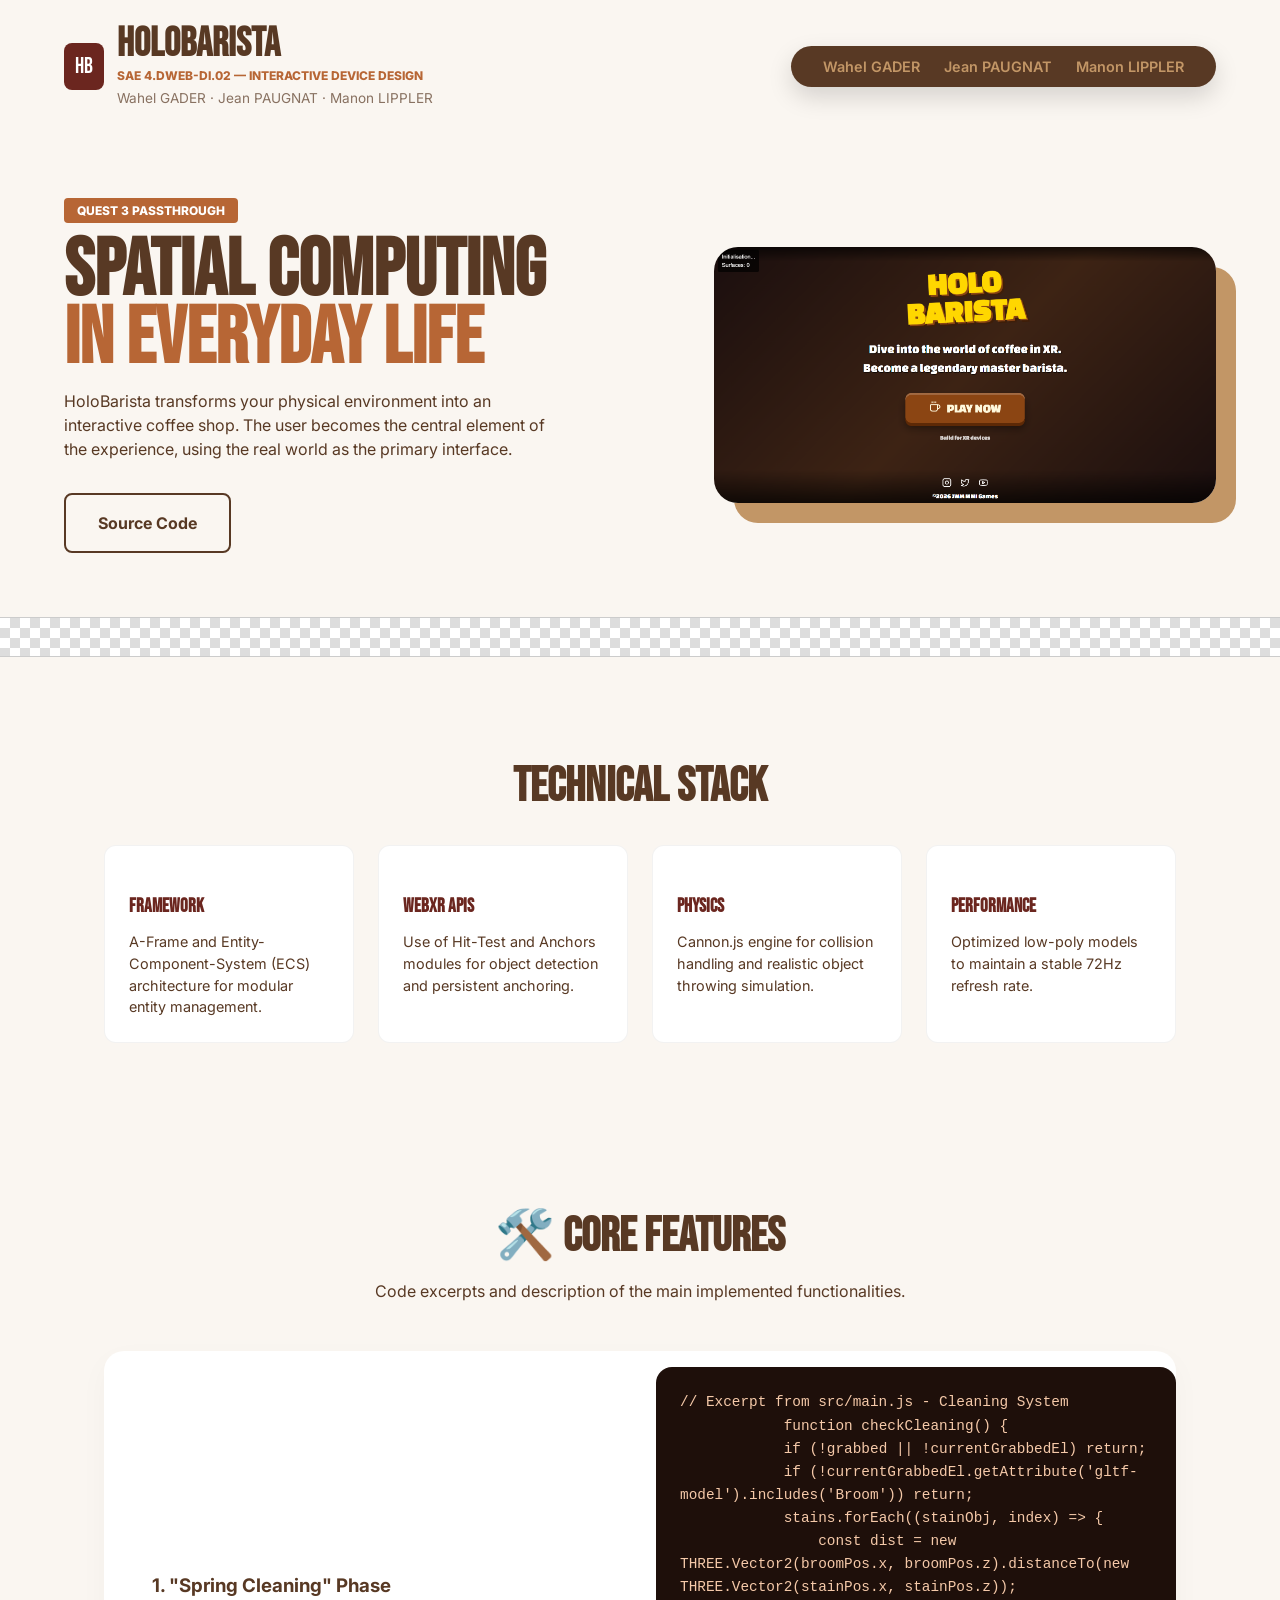
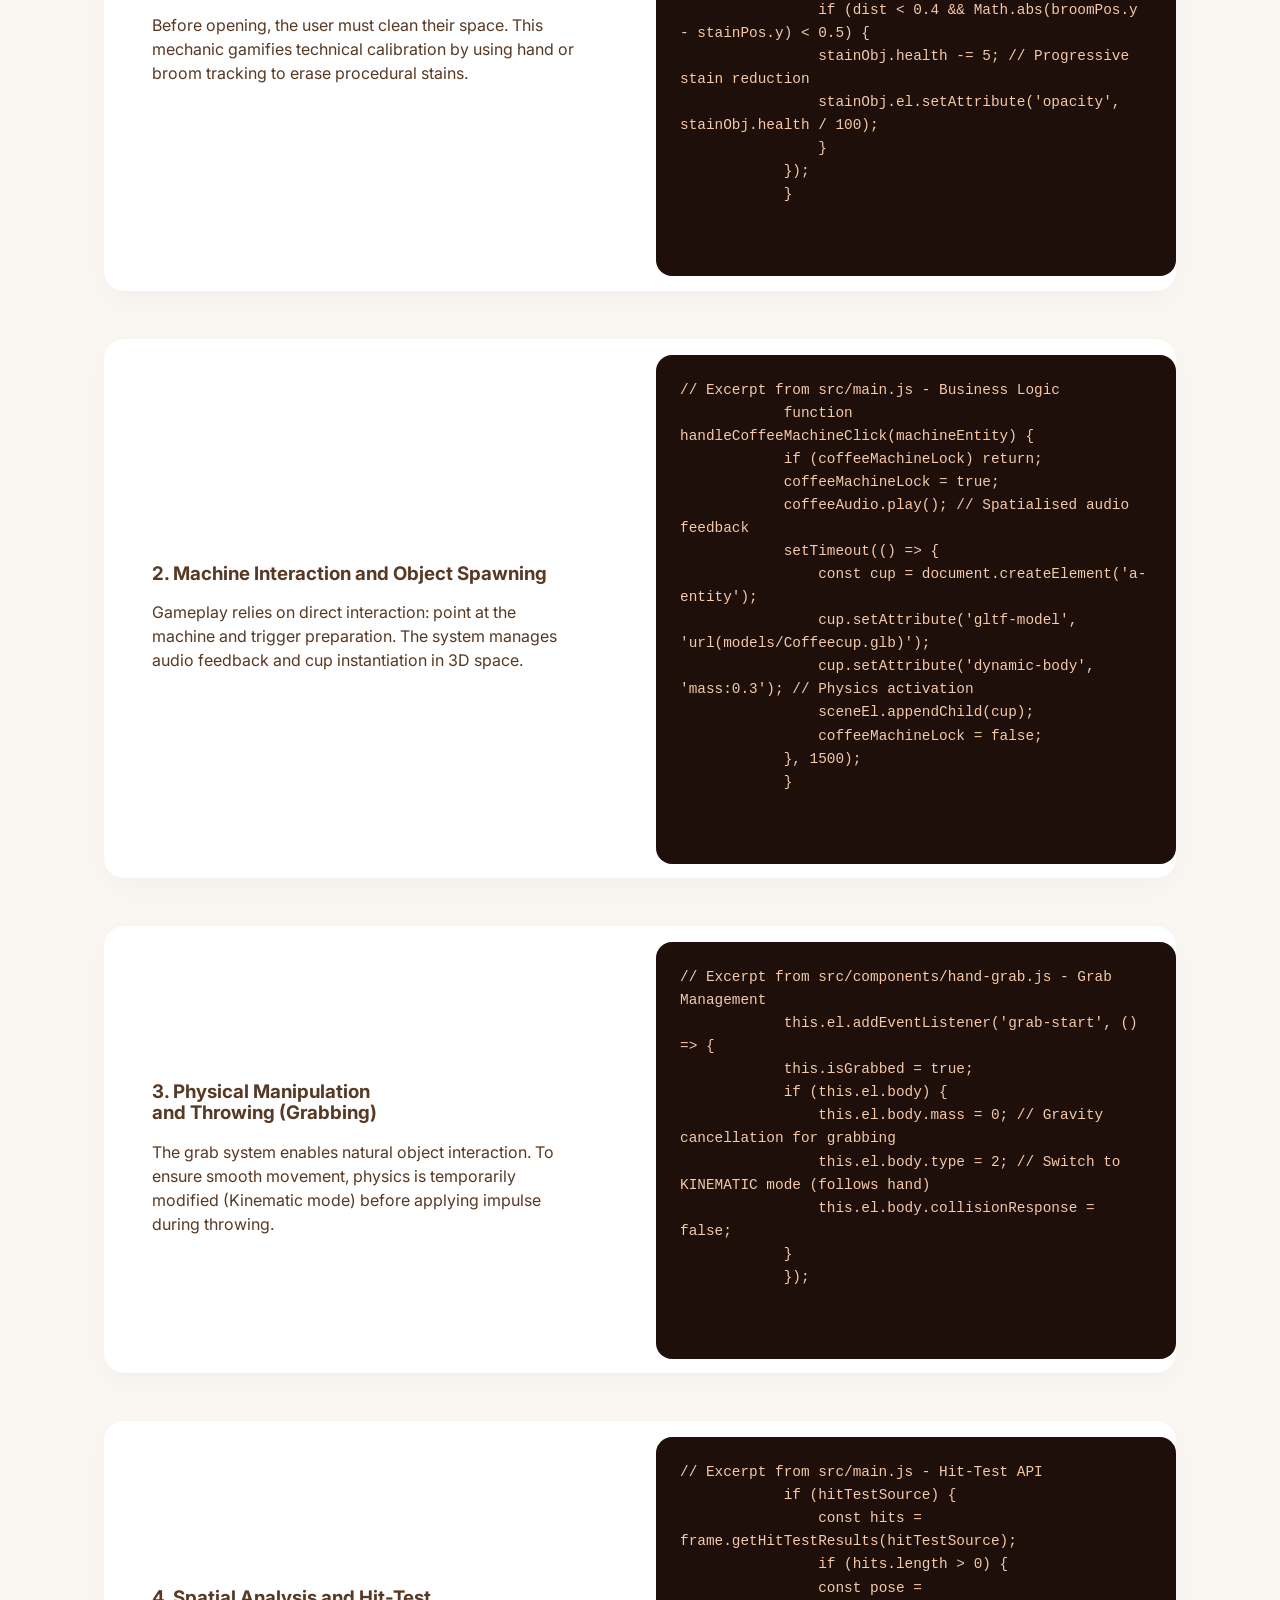
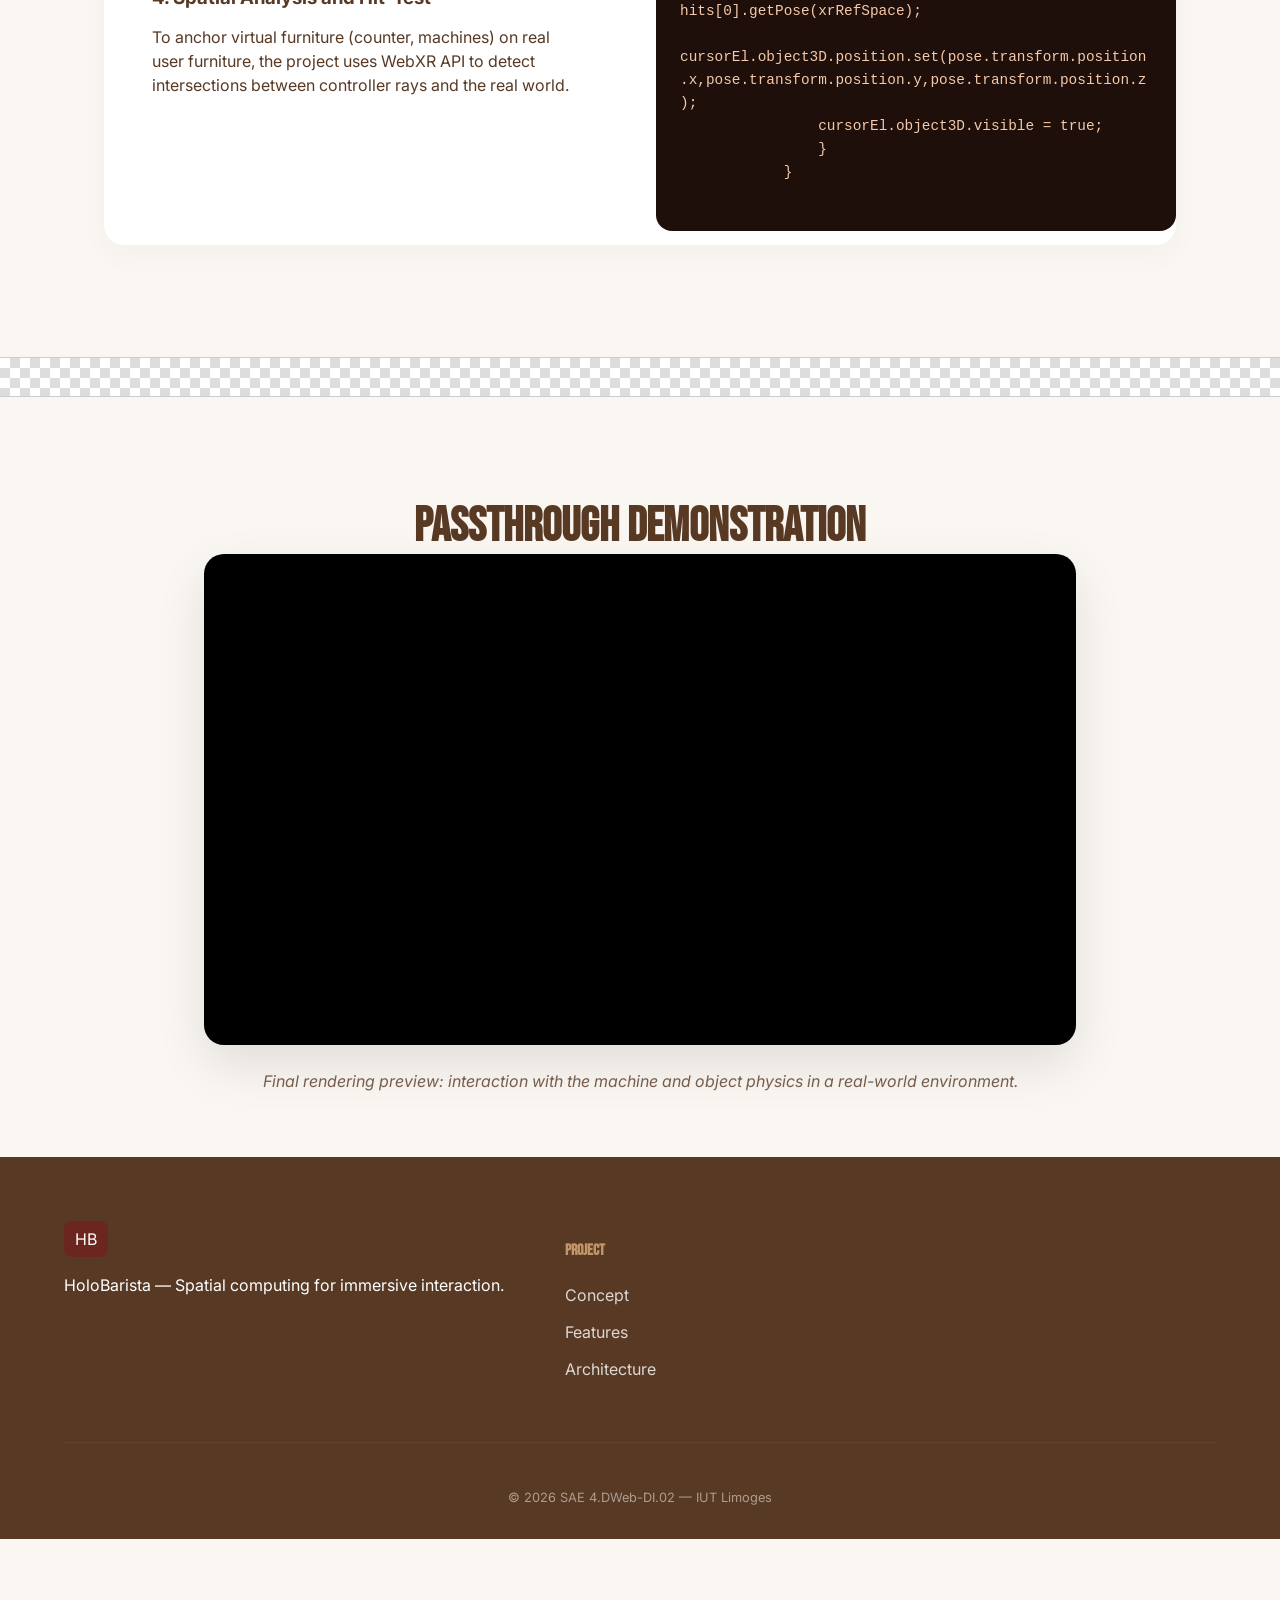
==== index.html @ bdcb0da2 "Page d'accueil + Manon" ====
<!doctype html>
<html lang="en">
  <head>
    <meta charset="UTF-8" />
    <meta name="viewport" content="width=device-width, initial-scale=1.0" />
    <title>HoloBarista</title>
    <link rel="stylesheet" href="./css/base.css" />
  </head>
  <body class="page">
    <header class="header">
      <div class="header__brand">
        <div class="header__logo">HB</div>
        <div class="header__titles">
          <h1 class="header__title">HoloBarista</h1>
          <p class="header__subtitle">
            SAE 4.DWeb-DI.02 — Interactive Device Design
          </p>
          <p class="header__team">Wahel GADER · Jean PAUGNAT · Manon LIPPLER</p>
        </div>
      </div>

      <nav class="nav nav--floating">
        <a class="nav__link" href="wahel.html">Wahel GADER</a>
        <a class="nav__link" href="jean.html">Jean PAUGNAT</a>
        <a class="nav__link" href="manon.html">Manon LIPPLER</a>
      </nav>
    </header>

    <main class="main">
      <section class="hero" id="overview">
        <div class="hero__container">
          <div class="hero__content">
            <span class="hero__badge">Quest 3 Passthrough</span>

            <h2 class="hero__title">
              Spatial Computing
              <span class="hero__highlight">in Everyday Life</span>
            </h2>

            <p class="hero__description">
              HoloBarista transforms your physical environment into an
              interactive coffee shop. The user becomes the central element of
              the experience, using the real world as the primary interface.
            </p>

            <div class="hero__actions">
              <a
                href="https://github.com/jeanjeanpaugnat/sae-402"
                class="button button--secondary"
              >
                Source Code
              </a>
            </div>
          </div>

          <div class="hero__visual">
            <img
              class="hero__image"
              src="./assets/image.png"
              alt="HoloBarista Demo"
            />
          </div>
        </div>
      </section>

      <div class="divider divider--checkerboard"></div>

      <section class="stack">
        <div class="stack__container">
          <h2 class="stack__title">Technical Stack</h2>

          <div class="stack__grid">
            <div class="stack__card">
              <h4 class="stack__card-title">Framework</h4>
              <p class="stack__card-text">
                A-Frame and Entity-Component-System (ECS) architecture for
                modular entity management.
              </p>
            </div>

            <div class="stack__card">
              <h4 class="stack__card-title">WebXR APIs</h4>
              <p class="stack__card-text">
                Use of Hit-Test and Anchors modules for object detection and
                persistent anchoring.
              </p>
            </div>

            <div class="stack__card">
              <h4 class="stack__card-title">Physics</h4>
              <p class="stack__card-text">
                Cannon.js engine for collision handling and realistic object
                throwing simulation.
              </p>
            </div>

            <div class="stack__card">
              <h4 class="stack__card-title">Performance</h4>
              <p class="stack__card-text">
                Optimized low-poly models to maintain a stable 72Hz refresh
                rate.
              </p>
            </div>
          </div>
        </div>
      </section>

      <section class="features" id="features">
        <header class="features__header">
          <h2 class="features__title">🛠️ Core Features</h2>
          <p>
            Code excerpts and description of the main implemented
            functionalities.
          </p>
        </header>
        <div class="features-list">
          <article class="feature-card">
            <div class="feature-card__text">
              <h3>1. "Spring Cleaning" Phase</h3>
              <p>
            Before opening, the user must clean their space. This mechanic gamifies technical calibration by using hand or broom tracking to erase procedural stains.
              </p>
            </div>

            <pre class="feature-card__code"><code>// Excerpt from src/main.js - Cleaning System
            function checkCleaning() {
            if (!grabbed || !currentGrabbedEl) return;
            if (!currentGrabbedEl.getAttribute('gltf-model').includes('Broom')) return;
            stains.forEach((stainObj, index) => {
                const dist = new THREE.Vector2(broomPos.x, broomPos.z).distanceTo(new THREE.Vector2(stainPos.x, stainPos.z));
                if (dist < 0.4 && Math.abs(broomPos.y - stainPos.y) < 0.5) {
                stainObj.health -= 5; // Progressive stain reduction
                stainObj.el.setAttribute('opacity', stainObj.health / 100);
                }
            });
            }

    </code></pre>
          </article>

          <article class="feature-card">
            <div class="feature-card__text">
              <h3>2. Machine Interaction and Object Spawning</h3>
              <p>
            Gameplay relies on direct interaction: point at the machine and trigger preparation. The system manages audio feedback and cup instantiation in 3D space.
              </p>
            </div>

            <pre class="feature-card__code"><code>// Excerpt from src/main.js - Business Logic
            function handleCoffeeMachineClick(machineEntity) {
            if (coffeeMachineLock) return;
            coffeeMachineLock = true;
            coffeeAudio.play(); // Spatialised audio feedback
            setTimeout(() => {
                const cup = document.createElement('a-entity');
                cup.setAttribute('gltf-model', 'url(models/Coffeecup.glb)');
                cup.setAttribute('dynamic-body', 'mass:0.3'); // Physics activation
                sceneEl.appendChild(cup);
                coffeeMachineLock = false;
            }, 1500);
            }

    </code></pre>
          </article>

          <article class="feature-card">
            <div class="feature-card__text">
              <h3>3. Physical Manipulation and Throwing (Grabbing)</h3>

              <p>
            The grab system enables natural object interaction. To ensure smooth movement, physics is temporarily modified (Kinematic mode) before applying impulse during throwing.
              </p>
            </div>

            <pre class="feature-card__code"><code>// Excerpt from src/components/hand-grab.js - Grab Management
            this.el.addEventListener('grab-start', () => {
            this.isGrabbed = true;
            if (this.el.body) {
                this.el.body.mass = 0; // Gravity cancellation for grabbing
                this.el.body.type = 2; // Switch to KINEMATIC mode (follows hand)
                this.el.body.collisionResponse = false;
            }
            });

    </code></pre>
          </article>

          <article class="feature-card">
            <div class="feature-card__text">
              <h3>4. Spatial Analysis and Hit-Test</h3>

              <p>
            To anchor virtual furniture (counter, machines) on real user furniture, the project uses WebXR API to detect intersections between controller rays and the real world.
              </p>
            </div>

            <pre class="feature-card__code"><code>// Excerpt from src/main.js - Hit-Test API
            if (hitTestSource) {
                const hits = frame.getHitTestResults(hitTestSource);
                if (hits.length > 0) {
                const pose = hits[0].getPose(xrRefSpace);
                cursorEl.object3D.position.set(pose.transform.position.x,pose.transform.position.y,pose.transform.position.z);
                cursorEl.object3D.visible = true;
                }
            }

</code></pre>
          </article>
        </div>
      </section>

      <section class="demo" id="demos">
        <div class="divider divider--checkerboard"></div>
        <div class="demo__container">
          <h2 class="demo__title">Passthrough Demonstration</h2>
          <div class="demo__video-wrapper">
            <iframe
              src="https://www.youtube.com/embed/VNMYNhQYDcg"
              allowfullscreen
            ></iframe>
          </div>
          <p class="demo__caption">
            Final rendering preview: interaction with the machine and object
            physics in a real-world environment.
          </p>
        </div>
      </section>
    </main>

    <footer class="footer">
      <div class="footer__container">
        <div class="footer__brand">
          <div class="footer__logo">HB</div>
          <p>HoloBarista — Spatial computing for immersive interaction.</p>
        </div>
        <div class="footer__nav">
          <h4 class="footer__title">Project</h4>
          <a class="footer__link" href="#overview">Concept</a>
          <a class="footer__link" href="#features">Features</a>
          <a class="footer__link" href="ARCHITECTURE.md">Architecture</a>
        </div>
      </div>

      <div class="footer__bottom">
        <p>© 2026 SAE 4.DWeb-DI.02 — IUT Limoges</p>
      </div>
    </footer>
  </body>
</html>
---- css/base.css ----
@layer reset, variables, components, utilities;

@import "./reset.css" layer(reset);
@import "./variable.css" layer(variable);

@import "./style.css" layer(components);
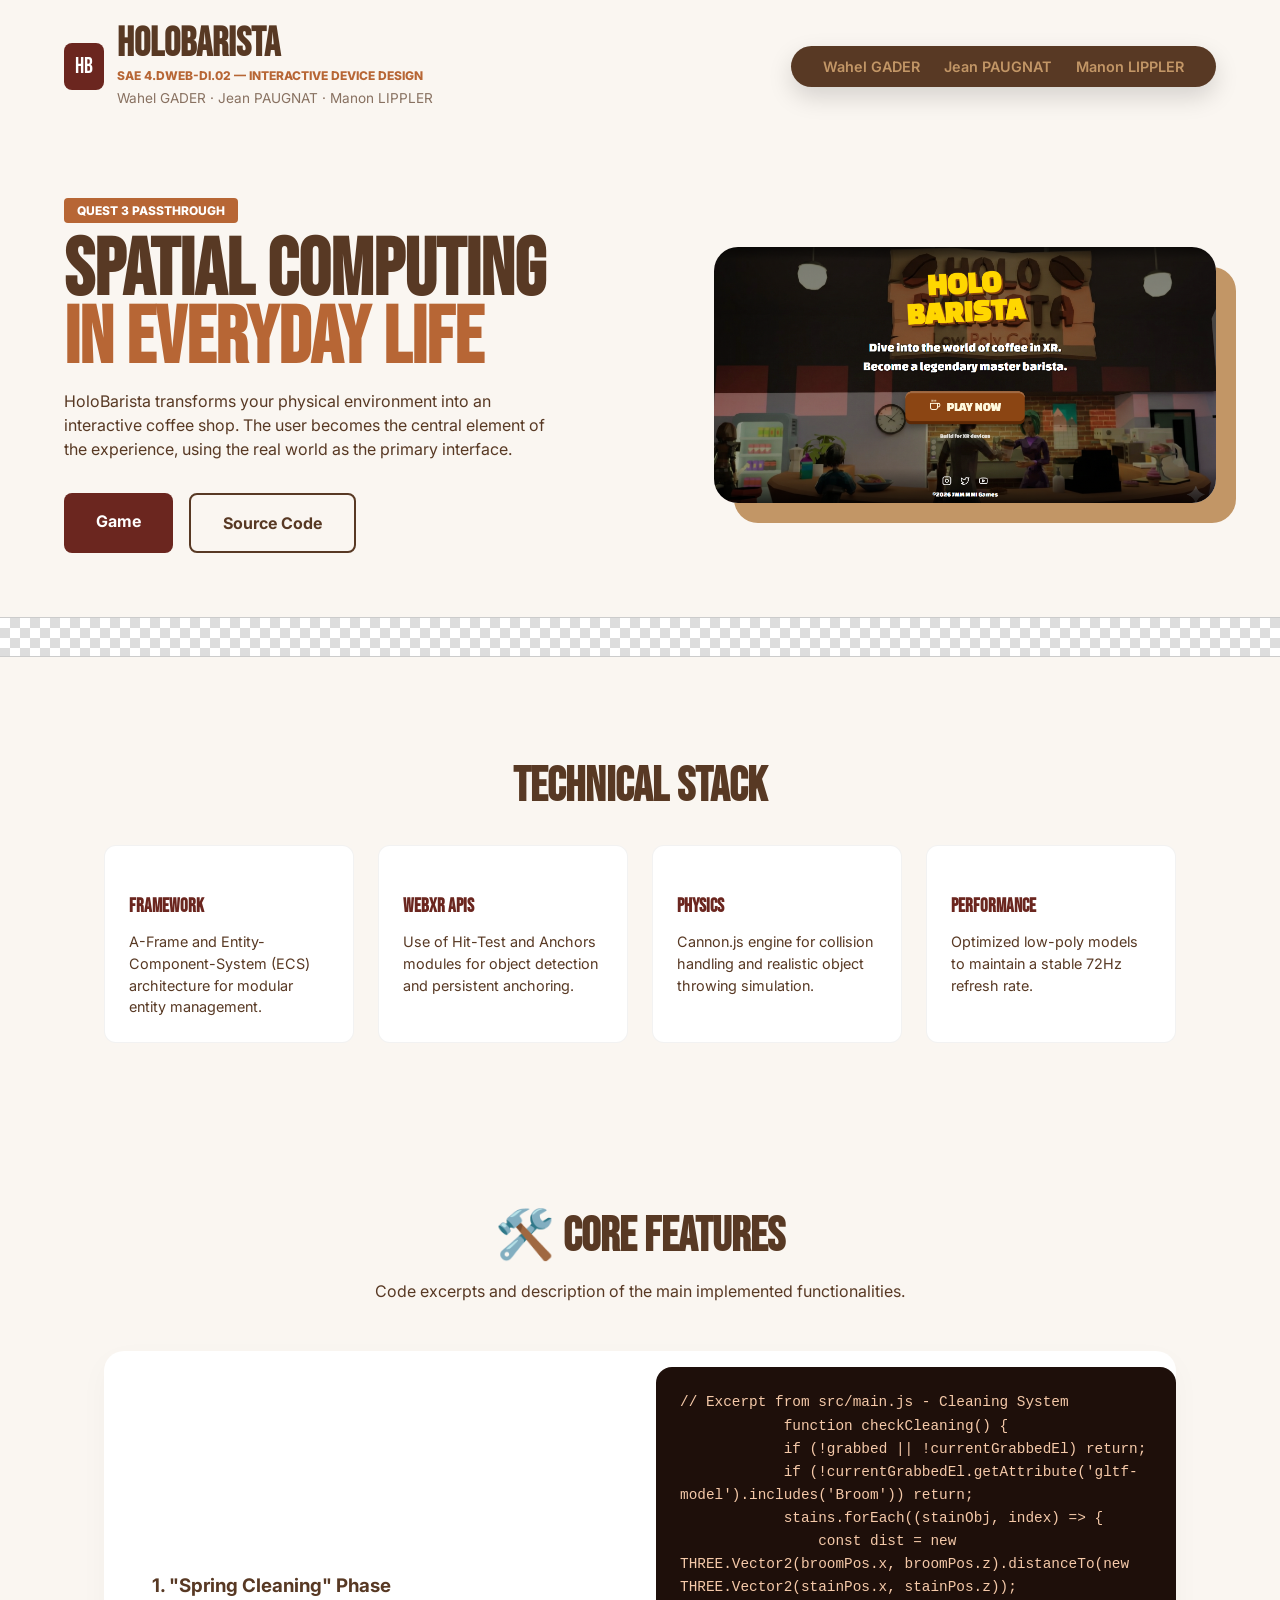
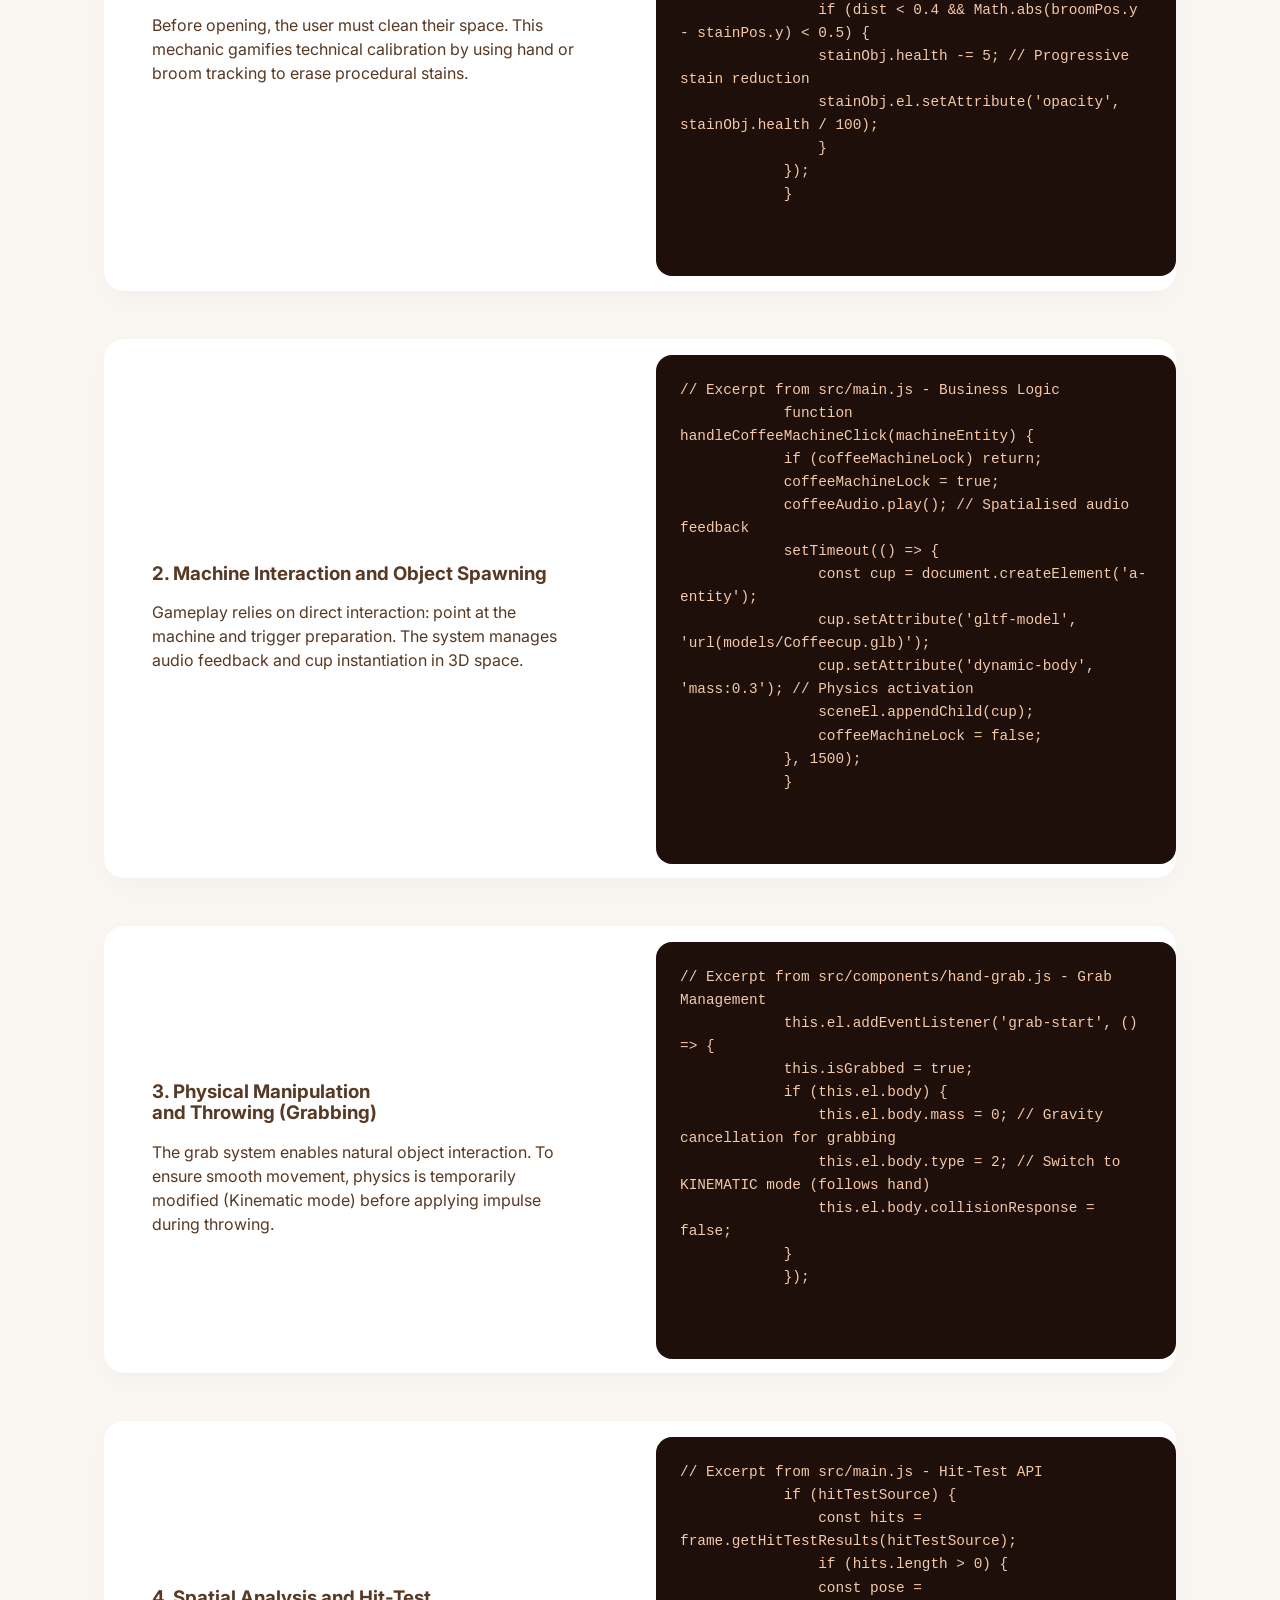
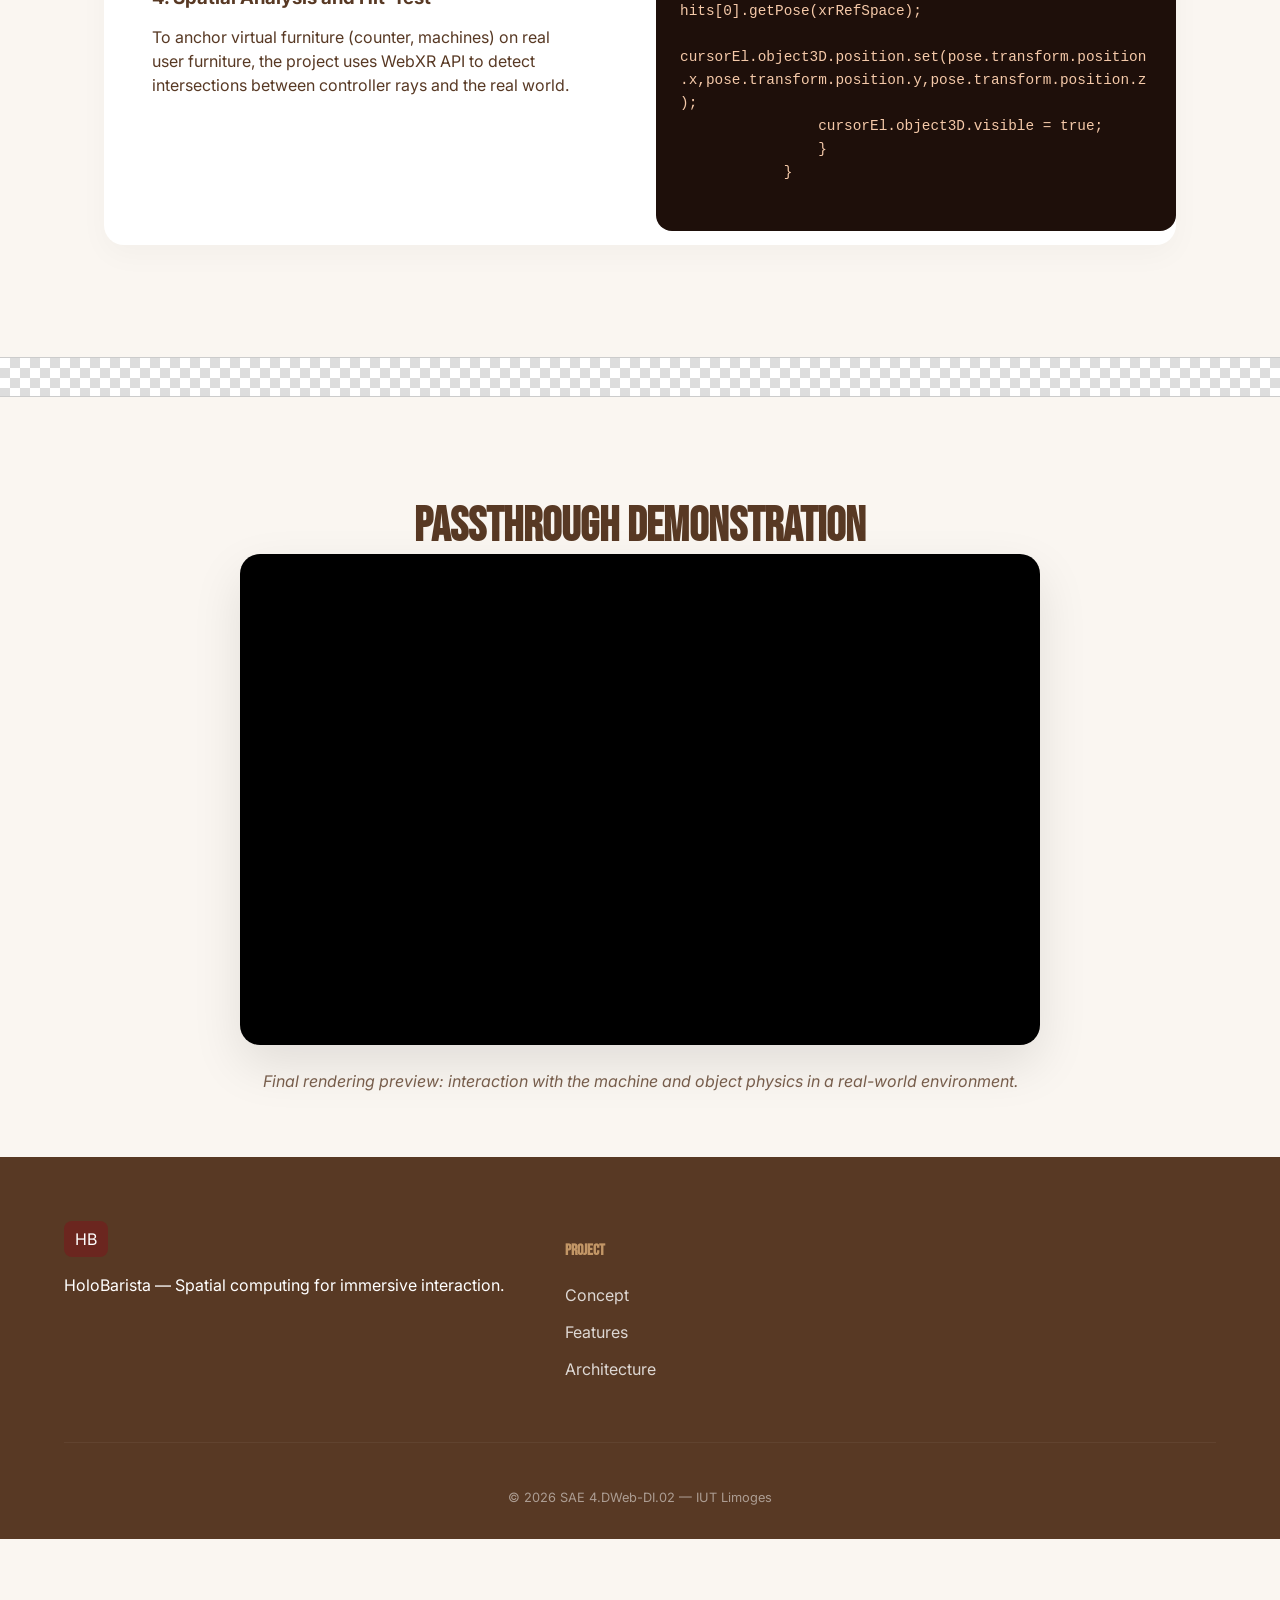
==== commit f06bbf44: "Fix bouton and img" ====
--- a/index.html
+++ b/index.html
@@ -44,8 +44,12 @@
             </p>
 
             <div class="hero__actions">
+
+              <a href="https://jeanjeanpaugnat.github.io/SAE-402/" class="button button--primary"
+                >Game</a
+              >
               <a
-                href="https://github.com/jeanjeanpaugnat/sae-402"
+                href="https://github.com/JeanJeanPaugnat/SAE-402"
                 class="button button--secondary"
               >
                 Source Code
